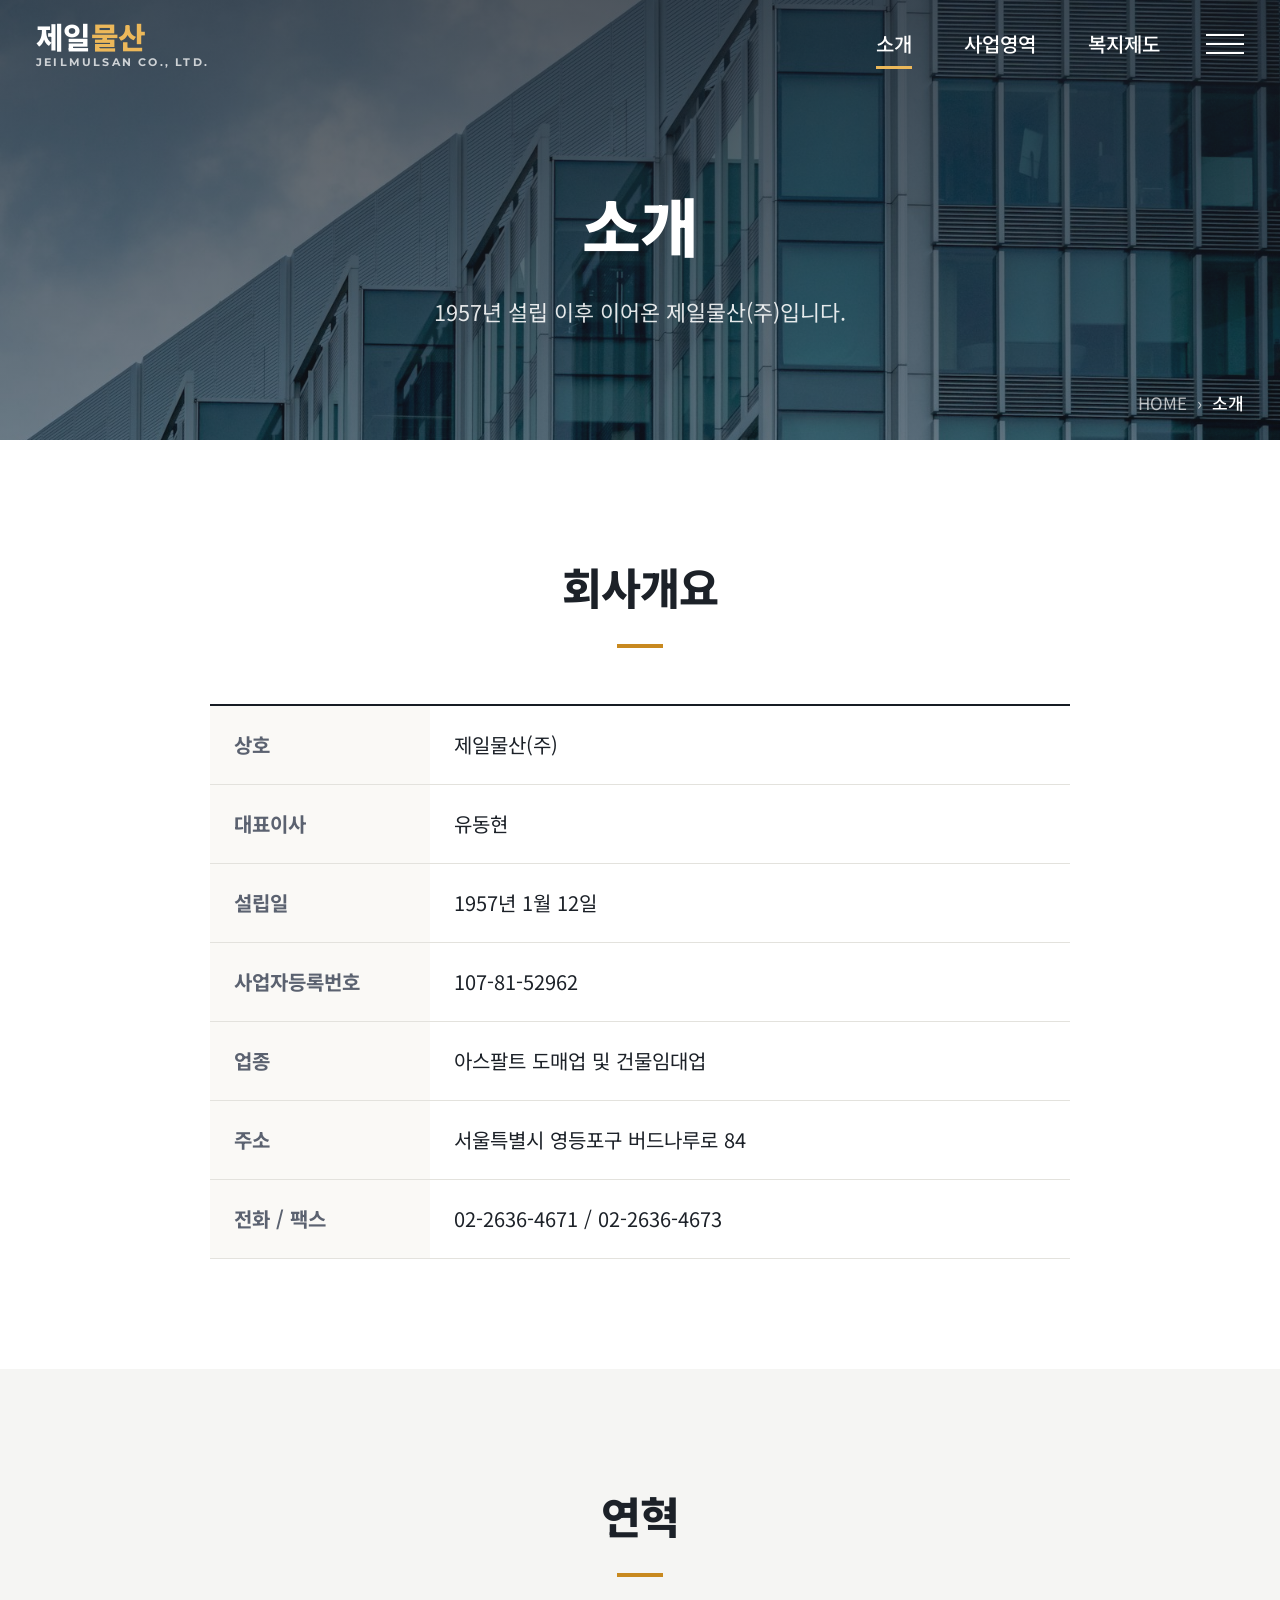
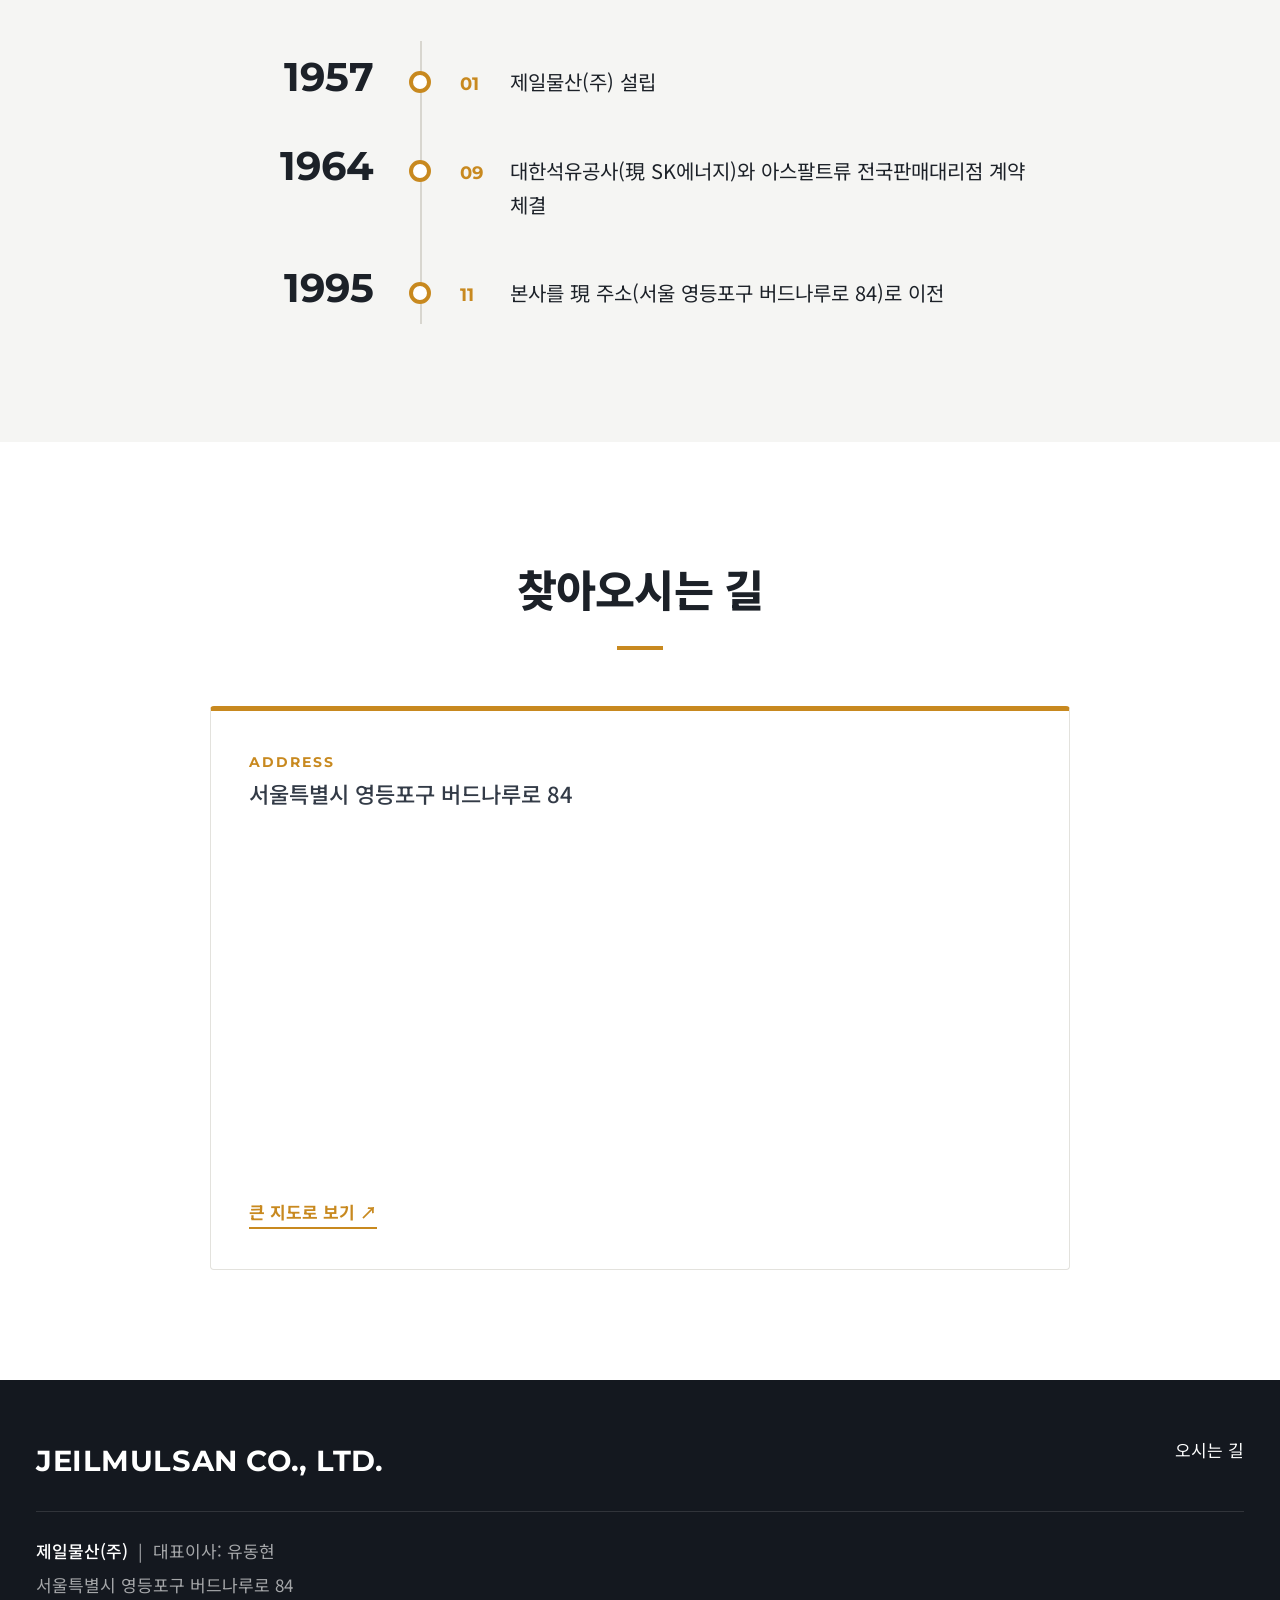
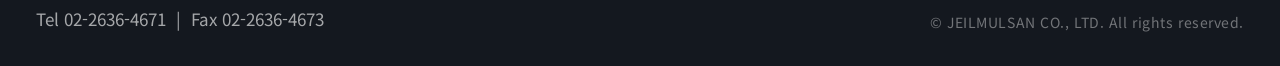
==== about.html @ f656bf79 "경영방침 메뉴·페이지 제거, 메인 하단을 오시는 길로 정리, 복지제도 9개 항목 새 디자인(다크 카드·자체 아이콘) Co-Authored-By: Claude Sonnet 5.5 <" ====
<!DOCTYPE html>
<html lang="ko">
<head>
<meta charset="UTF-8">
<meta name="viewport" content="width=device-width, initial-scale=1.0">
<title>소개 | 제일물산(주)</title>
<meta name="description" content="제일물산(주) 회사 소개 및 연혁">
<link rel="stylesheet" href="https://fonts.googleapis.com/css?family=Noto+Sans+KR:400,500,700,800&family=Montserrat:500,700,800&display=swap">
<link rel="stylesheet" href="css/style.css?v=3">
</head>
<body>
<header class="site-header" id="siteHeader">
  <div class="header-inner">
    <a href="index.html" class="logo" aria-label="제일물산 홈"><span class="logo-wordmark">제일<span>물산</span></span><span class="logo-sub en">JEILMULSAN CO., LTD.</span></a>
    <div class="header-right">
      <nav class="site-nav">
        <a class="active" href="about.html">소개</a>
        <a href="business.html">사업영역</a>
        <a href="welfare.html">복지제도</a>
      </nav>
      <button class="menu-btn" id="menuBtn" aria-label="전체 메뉴 열기" aria-expanded="false"><span></span><span></span><span></span></button>
    </div>
  </div>
</header>
<div class="menu-overlay" id="menuOverlay" role="dialog" aria-label="전체 메뉴">
  <button class="menu-close" id="menuClose" aria-label="메뉴 닫기">×</button>
  <nav class="menu-list">
    <a href="about.html"><small>ABOUT</small>소개</a>
    <a href="business.html"><small>BUSINESS</small>사업영역</a>
    <a href="welfare.html"><small>BENEFITS</small>복지제도</a>
  </nav>
  <div class="menu-contact">서울특별시 영등포구 버드나루로 84<br>Tel 02-2636-4671 &nbsp;|&nbsp; Fax 02-2636-4673</div>
</div>

<section class="sub-visual" style="background-image:url('img/stock-about.jpg');background-position:center 40%">
  <div class="inner"><h1>소개</h1><p>1957년 설립 이후 이어온 제일물산(주)입니다.</p></div>
  <div class="crumb">HOME &nbsp;›&nbsp; <b>소개</b></div>
</section>
<main>
<section class="blk">
  <div class="wrap">
    <div class="blk-head rv"><h2>회사개요</h2></div>
    <table class="overview-table rv">
      <tr><th>상호</th><td>제일물산(주)</td></tr>
      <tr><th>대표이사</th><td>유동현</td></tr>
      <tr><th>설립일</th><td>1957년 1월 12일</td></tr>
      <tr><th>사업자등록번호</th><td>107-81-52962</td></tr>
      <tr><th>업종</th><td>아스팔트 도매업 및 건물임대업</td></tr>
      <tr><th>주소</th><td>서울특별시 영등포구 버드나루로 84</td></tr>
      <tr><th>전화 / 팩스</th><td>02-2636-4671 / 02-2636-4673</td></tr>
    </table>
  </div>
</section>

<section class="blk blk-tint">
  <div class="wrap">
    <div class="blk-head rv"><h2>연혁</h2></div>
    <div class="timeline rv">
      <div class="timeline-group"><div class="timeline-year">1957</div><div class="timeline-entries"><div class="timeline-entry"><span class="timeline-month">01</span><p class="timeline-desc">제일물산(주) 설립</p></div></div></div>
      <div class="timeline-group"><div class="timeline-year">1964</div><div class="timeline-entries"><div class="timeline-entry"><span class="timeline-month">09</span><p class="timeline-desc">대한석유공사(現 SK에너지)와 아스팔트류 전국판매대리점 계약 체결</p></div></div></div>
      <div class="timeline-group"><div class="timeline-year">1995</div><div class="timeline-entries"><div class="timeline-entry"><span class="timeline-month">11</span><p class="timeline-desc">본사를 現 주소(서울 영등포구 버드나루로 84)로 이전</p></div></div></div>
    </div>
  </div>
</section>

<section class="blk" id="location">
  <div class="wrap">
    <div class="blk-head rv"><h2>찾아오시는 길</h2></div>
    <div class="location-panel rv">
      <span class="loc-label en">ADDRESS</span>
      <p>서울특별시 영등포구 버드나루로 84</p>
      <div class="location-map"><iframe src="https://www.google.com/maps?q=서울특별시 영등포구 버드나루로 84&t=k&z=16&output=embed" loading="lazy" referrerpolicy="no-referrer-when-downgrade" aria-label="제일물산(주) 위치 지도 (서울특별시 영등포구 버드나루로 84)"></iframe></div>
      <a class="map-link" href="https://www.google.com/maps/search/?api=1&query=서울특별시 영등포구 버드나루로 84" target="_blank" rel="noopener">큰 지도로 보기 ↗</a>
    </div>
  </div>
</section>
</main>
<footer class="site-footer">
  <div class="footer-wrap">
    <div class="footer-top">
      <div class="footer-logo">JEILMULSAN CO., LTD.</div>
      <div class="footer-links"><a href="about.html#location">오시는 길</a></div>
    </div>
    <div class="footer-info">
      <div>
        <strong>제일물산(주)</strong> &nbsp;|&nbsp; 대표이사: 유동현<br>
        서울특별시 영등포구 버드나루로 84<br>
        Tel 02-2636-4671 &nbsp;|&nbsp; Fax 02-2636-4673
      </div>
      <div class="footer-copy">© JEILMULSAN CO., LTD. All rights reserved.</div>
    </div>
  </div>
</footer>
<script src="js/script.js?v=3"></script>
</body>
</html>
---- css/style.css ----
/* 제일물산(주) — 풀스크린 섹션형 레이아웃 (투명 헤더 + 슬라이더 + more view) */
:root {
  --ink: #1c2128;
  --ink-soft: #5b6270;
  --navy: #171c24;
  --navy-2: #222b38;
  --gold: #c8891f;
  --gold-light: #ecb85a;
  --bg: #f5f5f3;
  --line: #e3e2dd;
  --max: 1200px;
}
* { margin: 0; padding: 0; box-sizing: border-box; }
html { scroll-behavior: smooth; }
body { font-size: 18px; font-family: "Noto Sans KR", "Pretendard Variable", Pretendard, -apple-system, sans-serif; color: var(--ink); background: #fff; line-height: 1.7; word-break: keep-all; overflow-wrap: break-word; -webkit-font-smoothing: antialiased; }
img, svg { display: block; max-width: 100%; }
a { color: inherit; text-decoration: none; }
.en { font-family: "Montserrat", "Noto Sans KR", sans-serif; }

/* ---------- Header (투명 → 스크롤 시 흰색) ---------- */
.site-header { position: fixed; inset: 0 0 auto 0; z-index: 100; height: 88px; transition: background .3s ease, box-shadow .3s ease; }
.site-header.scrolled { background: #fff; box-shadow: 0 2px 18px rgba(23,28,36,.1); }
.header-inner { max-width: 1480px; height: 100%; margin: 0 auto; padding: 0 36px; display: flex; align-items: center; justify-content: space-between; }
.logo { display: block; line-height: 1.15; }
.logo-wordmark { display: block; font-size: 30px; font-weight: 800; letter-spacing: -.02em; color: #fff; transition: color .3s; }
.logo-wordmark span { color: var(--gold-light); transition: color .3s; }
.logo-sub { display: block; font-size: 11px; font-weight: 700; letter-spacing: .2em; color: rgba(255,255,255,.75); margin-top: 3px; transition: color .3s; }
.site-header.scrolled .logo-wordmark { color: var(--navy); }
.site-header.scrolled .logo-wordmark span { color: var(--gold); }
.site-header.scrolled .logo-sub { color: var(--ink-soft); }
.header-right { display: flex; align-items: center; gap: 46px; }
.site-nav { display: flex; gap: 52px; }
.site-nav a { color: #fff; font-size: 20px; font-weight: 500; position: relative; padding: 8px 0; transition: color .25s; }
.site-nav a::after { content: ""; position: absolute; left: 0; bottom: 0; width: 0; height: 3px; background: var(--gold-light); transition: width .25s ease; }
.site-nav a:hover::after, .site-nav a.active::after { width: 100%; }
.site-header.scrolled .site-nav a { color: var(--ink); }
.site-header.scrolled .site-nav a::after { background: var(--gold); }
.menu-btn { width: 38px; height: 38px; display: flex; flex-direction: column; justify-content: center; gap: 7px; background: none; border: 0; cursor: pointer; }
.menu-btn span { height: 2px; width: 100%; background: #fff; transition: background .3s; }
.site-header.scrolled .menu-btn span { background: var(--ink); }

/* 전체화면 메뉴 */
.menu-overlay { position: fixed; inset: 0; z-index: 200; background: var(--navy); color: #fff; display: flex; flex-direction: column; justify-content: center; padding: 0 8vw; opacity: 0; visibility: hidden; transition: opacity .35s ease, visibility .35s ease; }
.menu-overlay.open { opacity: 1; visibility: visible; }
.menu-close { position: absolute; top: 26px; right: 36px; width: 44px; height: 44px; background: none; border: 0; color: #fff; font-size: 38px; line-height: 1; cursor: pointer; }
.menu-list a { display: flex; align-items: baseline; gap: 24px; padding: 14px 0; border-bottom: 1px solid rgba(255,255,255,.14); font-size: clamp(30px, 4.6vw, 58px); font-weight: 700; letter-spacing: -.01em; transition: color .2s, padding .25s; }
.menu-list a small { font-family: "Montserrat", sans-serif; font-size: 17px; font-weight: 500; letter-spacing: .24em; color: var(--gold-light); width: 140px; flex: 0 0 auto; }
.menu-list a:hover { color: var(--gold-light); padding-left: 16px; }
.menu-contact { margin-top: 44px; font-size: 19px; color: rgba(255,255,255,.65); line-height: 1.9; }

/* ---------- Hero slider ---------- */
.hero { position: relative; height: 100vh; min-height: 640px; overflow: hidden; background: var(--navy); color: #fff; }
.slide { position: absolute; inset: 0; opacity: 0; transition: opacity 1.1s ease; display: flex; align-items: center; justify-content: center; text-align: center; }
.slide.active { opacity: 1; z-index: 1; }
.slide-bg { position: absolute; inset: 0; overflow: hidden; }
.slide-bg img { width: 100%; height: 100%; object-fit: cover; transform: scale(1.06); transition: transform 8s ease; }
.slide.active .slide-bg img { transform: scale(1); }
.slide-bg::after { content: ""; position: absolute; inset: 0; background: linear-gradient(180deg, rgba(23,28,36,.42) 0%, rgba(23,28,36,.3) 50%, rgba(23,28,36,.5) 100%); }
.slide-inner { position: relative; z-index: 2; padding: 0 24px; max-width: 1000px; transform: translateY(14px); opacity: 0; transition: opacity .9s ease .25s, transform .9s ease .25s; text-shadow: 0 2px 18px rgba(0,0,0,.45); }
.slide.active .slide-inner { opacity: 1; transform: none; }
.slide h2 { font-size: clamp(40px, 6.4vw, 90px); font-weight: 800; letter-spacing: -.02em; line-height: 1.2; }
.slide p { margin-top: 20px; font-size: clamp(20px, 2vw, 28px); font-weight: 400; color: rgba(255,255,255,.92); }
.btn-more { display: inline-block; margin-top: 54px; background: var(--gold); color: #fff; font-size: 18px; font-weight: 500; letter-spacing: .04em; padding: 13px 66px; border: 1px solid var(--gold); transition: background .2s, color .2s, transform .2s; }
.btn-more:hover { background: #fff; color: var(--gold); transform: translateY(-2px); }
.hero-dots { position: absolute; z-index: 5; right: 40px; top: 50%; transform: translateY(-50%); display: flex; flex-direction: column; gap: 14px; }
.hero-dots button { width: 11px; height: 11px; border-radius: 50%; border: 2px solid #fff; background: transparent; cursor: pointer; padding: 0; transition: background .2s, transform .2s; }
.hero-dots button.on { background: #fff; transform: scale(1.25); }
.scroll-down { position: absolute; z-index: 5; left: 50%; bottom: 30px; transform: translateX(-50%); text-align: center; font-family: "Montserrat", sans-serif; font-size: 14px; letter-spacing: .24em; color: #fff; }
.scroll-down::after { content: ""; display: block; width: 2px; height: 46px; margin: 12px auto 0; background: linear-gradient(180deg, #fff, transparent); animation: drop 1.8s ease-in-out infinite; }
@keyframes drop { 0% { transform: scaleY(0); transform-origin: top; } 50% { transform: scaleY(1); transform-origin: top; } 51% { transform-origin: bottom; } 100% { transform: scaleY(0); transform-origin: bottom; } }

/* ---------- Home sections (full screen) ---------- */
.fs { position: relative; min-height: 100vh; display: flex; align-items: center; overflow: hidden; }
.fs-inner { position: relative; z-index: 2; width: 100%; max-width: var(--max); margin: 0 auto; padding: 100px 28px; }
.fs-title { font-size: clamp(34px, 4.6vw, 62px); font-weight: 800; letter-spacing: -.02em; line-height: 1.2; }
.fs-title em { font-style: normal; color: var(--gold-light); }
.fs-text { margin-top: 20px; font-size: clamp(18px, 1.6vw, 24px); line-height: 1.8; }

.fs-company { color: var(--ink); text-align: center; background: radial-gradient(circle at 85% 20%, #ece4d3 0%, var(--bg) 52%, #fff 100%); }
.fs-company .fs-title em { color: var(--gold); }
.fs-company .fs-text { color: var(--ink-soft); }
.facts { display: flex; justify-content: center; gap: 0; margin-top: 64px; flex-wrap: wrap; }
.fact { padding: 6px 54px; border-left: 1px solid var(--line); text-align: center; }
.fact:first-child { border-left: 0; }
.fact b { display: block; font-size: 30px; font-weight: 800; color: var(--navy); letter-spacing: -.01em; }
.fact span { display: block; margin-top: 2px; font-size: 16px; color: var(--ink-soft); }

.fs-business { color: #fff; background: radial-gradient(circle at 78% 30%, #34445a 0%, #171c24 58%, #0d1015 100%); }
.fs-business::before { content: ""; position: absolute; inset: 0; opacity: .5;
  background-image: linear-gradient(90deg, rgba(236,184,90,.28) 0 38px, transparent 38px), linear-gradient(35deg, transparent 49.6%, rgba(236,184,90,.1) 50%, transparent 50.4%);
  background-size: 120px 3px, 300px 300px; background-position: 0 70%, 0 0; background-repeat: repeat-x, repeat;
  mask-image: linear-gradient(90deg, transparent 0%, #000 60%); -webkit-mask-image: linear-gradient(90deg, transparent 0%, #000 60%); }
.biz-cards { display: grid; grid-template-columns: 1fr 1fr; gap: 28px; margin-top: 64px; }
.biz-card { position: relative; display: block; aspect-ratio: 16/10; overflow: hidden; border-radius: 4px; }
.biz-card img { width: 100%; height: 100%; object-fit: cover; transition: transform .7s ease; }
.biz-card:hover img { transform: scale(1.06); }
.biz-card::after { content: ""; position: absolute; inset: 0; background: linear-gradient(180deg, transparent 35%, rgba(13,16,21,.82) 100%); }
.biz-card .cap { position: absolute; z-index: 2; left: 30px; right: 30px; bottom: 26px; }
.biz-card small { font-size: 16px; font-weight: 700; letter-spacing: .24em; color: var(--gold-light); }
.biz-card h3 { font-size: 30px; font-weight: 800; margin-top: 2px; }
.biz-card p { margin-top: 2px; font-size: 17px; color: rgba(255,255,255,.8); }

.fs-guide { background: #fff; text-align: center; }
.fs-guide .fs-title em { color: var(--gold); }
.fs-guide .fs-text { color: var(--ink-soft); }

/* ---------- Sub pages ---------- */
.sub-visual { position: relative; height: 440px; display: flex; align-items: center; justify-content: center; text-align: center; color: #fff; background: var(--navy) center / cover; overflow: hidden; }
.sub-visual::before { content: ""; position: absolute; inset: 0; background: linear-gradient(180deg, rgba(23,28,36,.72) 0%, rgba(23,28,36,.5) 100%); }
.sub-visual .inner { position: relative; z-index: 2; padding: 60px 24px 0; }
.sub-visual h1 { font-size: clamp(38px, 5vw, 66px); font-weight: 800; letter-spacing: -.02em; }
.sub-visual p { margin-top: 14px; font-size: clamp(18px, 1.7vw, 24px); color: rgba(255,255,255,.88); max-width: 720px; margin-left: auto; margin-right: auto; }
.crumb { position: absolute; z-index: 2; left: 0; right: 0; bottom: 22px; font-size: 17px; color: rgba(255,255,255,.7); max-width: 1480px; margin: 0 auto; padding: 0 36px; text-align: right; }
.crumb b { color: #fff; font-weight: 500; }
.wrap { max-width: var(--max); margin: 0 auto; padding: 0 28px; }
.blk { padding: 110px 0; }
.blk-tint { background: var(--bg); }
.blk-head { text-align: center; margin-bottom: 56px; }
.blk-head h2 { font-size: clamp(30px, 3.4vw, 44px); font-weight: 800; letter-spacing: -.02em; }
.blk-head h2::after { content: ""; display: block; width: 46px; height: 4px; background: var(--gold); margin: 20px auto 0; }
.blk-head p { margin: 18px auto 0; max-width: 800px; color: var(--ink-soft); font-size: 21px; }

.overview-table { width: 100%; max-width: 860px; margin: 0 auto; border-collapse: collapse; border-top: 2px solid var(--navy); }
.overview-table th, .overview-table td { padding: 22px 24px; border-bottom: 1px solid var(--line); text-align: left; font-size: 20px; }
.overview-table th { width: 220px; font-weight: 700; color: var(--ink-soft); background: #faf9f6; }

.timeline { max-width: 820px; margin: 0 auto; position: relative; }
.timeline::before { content: ""; position: absolute; left: 190px; top: 8px; bottom: 8px; width: 2px; background: #d8d6cf; }
.timeline-group { display: flex; padding: 22px 0; align-items: flex-start; position: relative; }
.timeline-year { width: 190px; flex: 0 0 190px; text-align: right; padding-right: 46px; font-family: "Montserrat", "Noto Sans KR", sans-serif; font-size: 40px; font-weight: 700; color: var(--ink); line-height: 1.1; }
.timeline-entries { flex: 1 1 0; min-width: 0; display: flex; flex-direction: column; gap: 10px; padding-left: 40px; position: relative; padding-top: 10px; }
.timeline-entries::before { content: ""; position: absolute; left: -11px; top: 16px; width: 14px; height: 14px; border-radius: 50%; background: #fff; border: 4px solid var(--gold); z-index: 2; }
.timeline-entry { display: flex; gap: 20px; align-items: baseline; }
.timeline-month { font-family: "Montserrat", sans-serif; font-size: 18px; font-weight: 700; color: var(--gold); width: 30px; flex: 0 0 30px; }
.timeline-desc { font-size: 20px; color: var(--ink); min-width: 0; overflow-wrap: anywhere; }

.location-panel { max-width: 860px; margin: 0 auto; border: 1px solid var(--line); border-top: 5px solid var(--gold); padding: 40px 38px; background: #fff; border-radius: 4px; }
.loc-label { display: block; font-size: 14px; font-weight: 700; letter-spacing: .14em; color: var(--gold); }
.location-panel p { font-size: 22px; font-weight: 500; color: #333b47; }
.location-map { margin-top: 24px; }
.location-map iframe { width: 100%; height: 340px; border: 0; border-radius: 4px; }
.map-link { display: inline-block; margin-top: 14px; font-size: 17px; font-weight: 700; color: var(--gold); border-bottom: 2px solid currentColor; }

.biz-block { display: grid; grid-template-columns: 1fr 1fr; gap: 70px; align-items: center; }
.biz-block + .biz-block { margin-top: 100px; }
.biz-block + .biz-block .biz-photo { order: 2; }
.biz-photo { aspect-ratio: 4/3; overflow: hidden; border-radius: 4px; }
.biz-photo img { width: 100%; height: 100%; object-fit: cover; transition: transform .6s ease; }
.biz-block:hover .biz-photo img { transform: scale(1.05); }
.biz-no { font-size: 18px; font-weight: 700; letter-spacing: .24em; color: var(--gold); }
.biz-text h3 { margin: 8px 0 20px; font-size: clamp(32px, 3vw, 38px); font-weight: 800; letter-spacing: -.01em; }
.biz-text p { font-size: 20px; color: #3a424f; line-height: 1.95; }

.w-lead { text-align: center; font-size: clamp(20px, 2vw, 26px); font-weight: 500; line-height: 1.8; color: var(--navy); }
.blk-dark { background: radial-gradient(circle at 80% 10%, #34445a 0%, #171c24 60%, #0d1015 100%); }
.wf-grid { display: grid; grid-template-columns: repeat(3, 1fr); gap: 22px; }
.wf { display: flex; align-items: center; gap: 22px; padding: 32px 28px; border: 1px solid rgba(255,255,255,.14); border-top: 3px solid var(--gold); border-radius: 4px; background: rgba(255,255,255,.04); transition: background .25s, transform .25s; }
.wf:hover { background: rgba(255,255,255,.09); transform: translateY(-5px); }
.wf-ic { flex: 0 0 72px; width: 72px; height: 72px; border-radius: 50%; border: 2px solid var(--gold-light); display: grid; place-items: center; color: var(--gold-light); }
.wf-ic svg { width: 36px; height: 36px; fill: none; stroke: currentColor; stroke-width: 2; stroke-linecap: round; stroke-linejoin: round; }
.wf-tx { min-width: 0; }
.wf h3 { font-size: 21px; font-weight: 700; color: #fff; line-height: 1.4; }
.wf p { margin-top: 6px; font-size: 17px; color: rgba(255,255,255,.7); line-height: 1.65; }

/* ---------- Footer ---------- */
.site-footer { background: #14181f; color: rgba(255,255,255,.62); padding: 56px 0 30px; }
.footer-wrap { max-width: 1480px; margin: 0 auto; padding: 0 36px; }
.footer-top { display: flex; justify-content: space-between; align-items: flex-start; gap: 30px; flex-wrap: wrap; padding-bottom: 26px; }
.footer-logo { font-family: "Montserrat", "Noto Sans KR", sans-serif; font-size: 29px; font-weight: 700; color: #fff; letter-spacing: .02em; }
.footer-links { display: flex; gap: 22px; font-size: 17px; }
.footer-links a { color: #fff; }
.footer-links a:hover { color: var(--gold-light); }
.footer-info { font-size: 17px; line-height: 2; padding-top: 22px; border-top: 1px solid rgba(255,255,255,.12); display: flex; justify-content: space-between; gap: 24px; flex-wrap: wrap; }
.footer-info strong { color: #fff; font-weight: 500; }
.footer-copy { font-size: 14px; letter-spacing: .04em; color: rgba(255,255,255,.4); align-self: flex-end; }

/* reveal */
.rv { opacity: 0; transform: translateY(28px); transition: opacity .8s ease, transform .8s ease; }
.rv.in { opacity: 1; transform: none; }
.rv.d1 { transition-delay: .12s; } .rv.d2 { transition-delay: .24s; }

/* ---------- Responsive ---------- */
@media (max-width: 1100px) {
  .wf-grid { grid-template-columns: repeat(2, 1fr); }
  .site-nav { display: none; }
  .header-right { gap: 0; }
}
@media (max-width: 900px) {
  .biz-block, .biz-cards { grid-template-columns: 1fr; gap: 28px; }
  .biz-block + .biz-block .biz-photo { order: 0; }
  .biz-block + .biz-block { margin-top: 64px; }
  .wf-grid { grid-template-columns: 1fr; gap: 14px; }
  .wf { padding: 24px 22px; }
  .facts { margin-top: 40px; }
  .fact { padding: 14px 26px; border-left: 0; width: 100%; }
  .blk { padding: 70px 0; }
  .sub-visual { height: 340px; }
  .timeline::before { left: 110px; }
  .timeline-year { width: 110px; flex-basis: 110px; font-size: 31px; padding-right: 26px; }
  .timeline-entries { padding-left: 26px; }
  .timeline-desc { font-size: 18px; }
  .overview-table th, .overview-table td { padding: 16px 14px; font-size: 18px; }
  .overview-table th { width: 120px; }
  .hero-dots { right: 16px; }
  .header-inner { padding: 0 20px; }
  .logo-wordmark { font-size: 26px; }
  .location-panel { padding: 28px 22px; }
}
@media (prefers-reduced-motion: reduce) { .rv { opacity: 1; transform: none; transition: none; } .slide, .slide-inner, .slide-bg img { transition: none; } .scroll-down::after { animation: none; } html { scroll-behavior: auto; } }
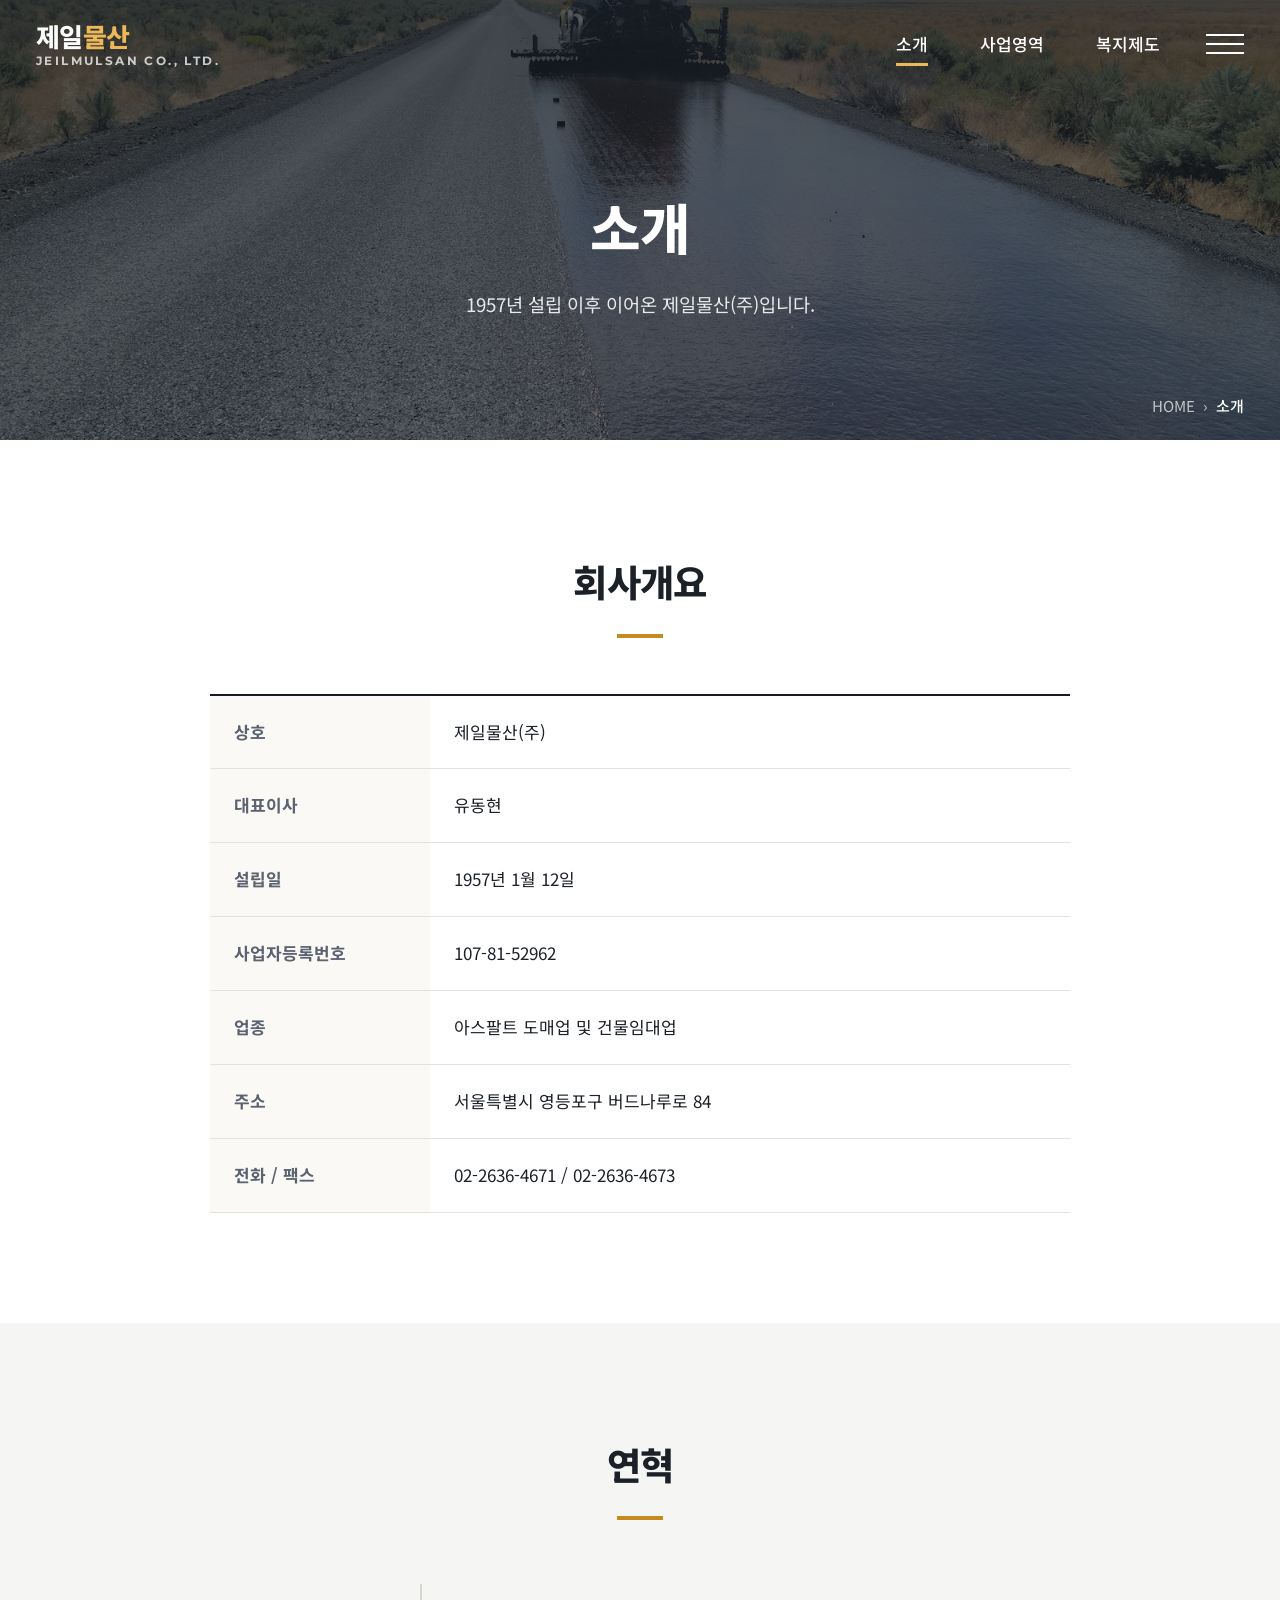
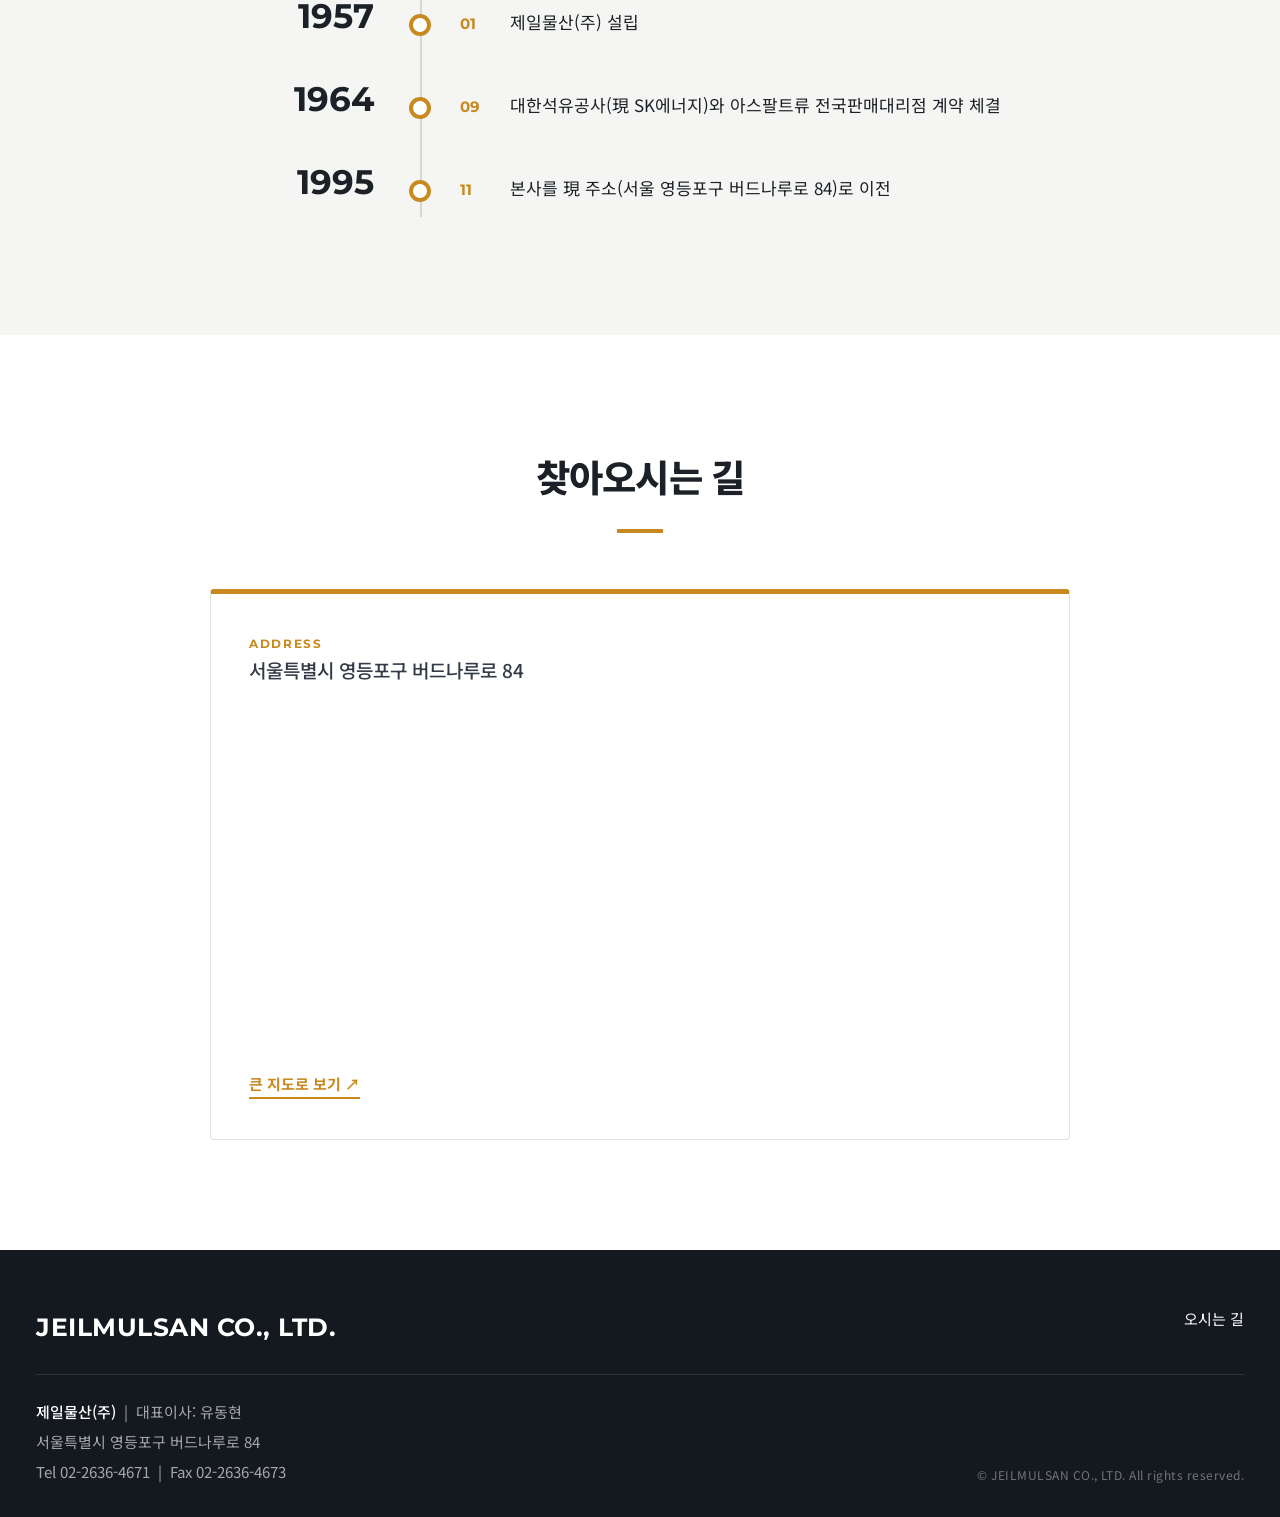
==== commit 31d4c359: "소개·복지제도 상단 배경을 사업영역과 동일한 도로포장 사진으로 교체, 전체 글자 크기 약 14% 축소 Co-Authored-By: Claude Sonnet 5.5 <noreply@" ====
--- a/about.html
+++ b/about.html
@@ -6,7 +6,7 @@
 <title>소개 | 제일물산(주)</title>
 <meta name="description" content="제일물산(주) 회사 소개 및 연혁">
 <link rel="stylesheet" href="https://fonts.googleapis.com/css?family=Noto+Sans+KR:400,500,700,800&family=Montserrat:500,700,800&display=swap">
-<link rel="stylesheet" href="css/style.css?v=3">
+<link rel="stylesheet" href="css/style.css?v=4">
 </head>
 <body>
 <header class="site-header" id="siteHeader">
@@ -32,7 +32,7 @@
   <div class="menu-contact">서울특별시 영등포구 버드나루로 84<br>Tel 02-2636-4671 &nbsp;|&nbsp; Fax 02-2636-4673</div>
 </div>
 
-<section class="sub-visual" style="background-image:url('img/stock-about.jpg');background-position:center 40%">
+<section class="sub-visual" style="background-image:url('img/stock-asphalt.jpg');background-position:center 62%">
   <div class="inner"><h1>소개</h1><p>1957년 설립 이후 이어온 제일물산(주)입니다.</p></div>
   <div class="crumb">HOME &nbsp;›&nbsp; <b>소개</b></div>
 </section>
@@ -91,6 +91,6 @@
     </div>
   </div>
 </footer>
-<script src="js/script.js?v=3"></script>
+<script src="js/script.js?v=4"></script>
 </body>
 </html>
--- a/css/style.css
+++ b/css/style.css
@@ -12,7 +12,7 @@
 }
 * { margin: 0; padding: 0; box-sizing: border-box; }
 html { scroll-behavior: smooth; }
-body { font-size: 18px; font-family: "Noto Sans KR", "Pretendard Variable", Pretendard, -apple-system, sans-serif; color: var(--ink); background: #fff; line-height: 1.7; word-break: keep-all; overflow-wrap: break-word; -webkit-font-smoothing: antialiased; }
+body { font-size: 16px; font-family: "Noto Sans KR", "Pretendard Variable", Pretendard, -apple-system, sans-serif; color: var(--ink); background: #fff; line-height: 1.7; word-break: keep-all; overflow-wrap: break-word; -webkit-font-smoothing: antialiased; }
 img, svg { display: block; max-width: 100%; }
 a { color: inherit; text-decoration: none; }
 .en { font-family: "Montserrat", "Noto Sans KR", sans-serif; }
@@ -22,15 +22,15 @@
 .site-header.scrolled { background: #fff; box-shadow: 0 2px 18px rgba(23,28,36,.1); }
 .header-inner { max-width: 1480px; height: 100%; margin: 0 auto; padding: 0 36px; display: flex; align-items: center; justify-content: space-between; }
 .logo { display: block; line-height: 1.15; }
-.logo-wordmark { display: block; font-size: 30px; font-weight: 800; letter-spacing: -.02em; color: #fff; transition: color .3s; }
+.logo-wordmark { display: block; font-size: 26px; font-weight: 800; letter-spacing: -.02em; color: #fff; transition: color .3s; }
 .logo-wordmark span { color: var(--gold-light); transition: color .3s; }
-.logo-sub { display: block; font-size: 11px; font-weight: 700; letter-spacing: .2em; color: rgba(255,255,255,.75); margin-top: 3px; transition: color .3s; }
+.logo-sub { display: block; font-size: 12px; font-weight: 700; letter-spacing: .2em; color: rgba(255,255,255,.75); margin-top: 3px; transition: color .3s; }
 .site-header.scrolled .logo-wordmark { color: var(--navy); }
 .site-header.scrolled .logo-wordmark span { color: var(--gold); }
 .site-header.scrolled .logo-sub { color: var(--ink-soft); }
 .header-right { display: flex; align-items: center; gap: 46px; }
 .site-nav { display: flex; gap: 52px; }
-.site-nav a { color: #fff; font-size: 20px; font-weight: 500; position: relative; padding: 8px 0; transition: color .25s; }
+.site-nav a { color: #fff; font-size: 17px; font-weight: 500; position: relative; padding: 8px 0; transition: color .25s; }
 .site-nav a::after { content: ""; position: absolute; left: 0; bottom: 0; width: 0; height: 3px; background: var(--gold-light); transition: width .25s ease; }
 .site-nav a:hover::after, .site-nav a.active::after { width: 100%; }
 .site-header.scrolled .site-nav a { color: var(--ink); }
@@ -42,11 +42,11 @@
 /* 전체화면 메뉴 */
 .menu-overlay { position: fixed; inset: 0; z-index: 200; background: var(--navy); color: #fff; display: flex; flex-direction: column; justify-content: center; padding: 0 8vw; opacity: 0; visibility: hidden; transition: opacity .35s ease, visibility .35s ease; }
 .menu-overlay.open { opacity: 1; visibility: visible; }
-.menu-close { position: absolute; top: 26px; right: 36px; width: 44px; height: 44px; background: none; border: 0; color: #fff; font-size: 38px; line-height: 1; cursor: pointer; }
-.menu-list a { display: flex; align-items: baseline; gap: 24px; padding: 14px 0; border-bottom: 1px solid rgba(255,255,255,.14); font-size: clamp(30px, 4.6vw, 58px); font-weight: 700; letter-spacing: -.01em; transition: color .2s, padding .25s; }
-.menu-list a small { font-family: "Montserrat", sans-serif; font-size: 17px; font-weight: 500; letter-spacing: .24em; color: var(--gold-light); width: 140px; flex: 0 0 auto; }
+.menu-close { position: absolute; top: 26px; right: 36px; width: 44px; height: 44px; background: none; border: 0; color: #fff; font-size: 33px; line-height: 1; cursor: pointer; }
+.menu-list a { display: flex; align-items: baseline; gap: 24px; padding: 14px 0; border-bottom: 1px solid rgba(255,255,255,.14); font-size: clamp(26px, 3.96vw, 50px); font-weight: 700; letter-spacing: -.01em; transition: color .2s, padding .25s; }
+.menu-list a small { font-family: "Montserrat", sans-serif; font-size: 15px; font-weight: 500; letter-spacing: .24em; color: var(--gold-light); width: 140px; flex: 0 0 auto; }
 .menu-list a:hover { color: var(--gold-light); padding-left: 16px; }
-.menu-contact { margin-top: 44px; font-size: 19px; color: rgba(255,255,255,.65); line-height: 1.9; }
+.menu-contact { margin-top: 44px; font-size: 16px; color: rgba(255,255,255,.65); line-height: 1.9; }
 
 /* ---------- Hero slider ---------- */
 .hero { position: relative; height: 100vh; min-height: 640px; overflow: hidden; background: var(--navy); color: #fff; }
@@ -58,23 +58,23 @@
 .slide-bg::after { content: ""; position: absolute; inset: 0; background: linear-gradient(180deg, rgba(23,28,36,.42) 0%, rgba(23,28,36,.3) 50%, rgba(23,28,36,.5) 100%); }
 .slide-inner { position: relative; z-index: 2; padding: 0 24px; max-width: 1000px; transform: translateY(14px); opacity: 0; transition: opacity .9s ease .25s, transform .9s ease .25s; text-shadow: 0 2px 18px rgba(0,0,0,.45); }
 .slide.active .slide-inner { opacity: 1; transform: none; }
-.slide h2 { font-size: clamp(40px, 6.4vw, 90px); font-weight: 800; letter-spacing: -.02em; line-height: 1.2; }
-.slide p { margin-top: 20px; font-size: clamp(20px, 2vw, 28px); font-weight: 400; color: rgba(255,255,255,.92); }
-.btn-more { display: inline-block; margin-top: 54px; background: var(--gold); color: #fff; font-size: 18px; font-weight: 500; letter-spacing: .04em; padding: 13px 66px; border: 1px solid var(--gold); transition: background .2s, color .2s, transform .2s; }
+.slide h2 { font-size: clamp(34px, 5.5vw, 77px); font-weight: 800; letter-spacing: -.02em; line-height: 1.2; }
+.slide p { margin-top: 20px; font-size: clamp(17px, 1.72vw, 24px); font-weight: 400; color: rgba(255,255,255,.92); }
+.btn-more { display: inline-block; margin-top: 54px; background: var(--gold); color: #fff; font-size: 15px; font-weight: 500; letter-spacing: .04em; padding: 13px 66px; border: 1px solid var(--gold); transition: background .2s, color .2s, transform .2s; }
 .btn-more:hover { background: #fff; color: var(--gold); transform: translateY(-2px); }
 .hero-dots { position: absolute; z-index: 5; right: 40px; top: 50%; transform: translateY(-50%); display: flex; flex-direction: column; gap: 14px; }
 .hero-dots button { width: 11px; height: 11px; border-radius: 50%; border: 2px solid #fff; background: transparent; cursor: pointer; padding: 0; transition: background .2s, transform .2s; }
 .hero-dots button.on { background: #fff; transform: scale(1.25); }
-.scroll-down { position: absolute; z-index: 5; left: 50%; bottom: 30px; transform: translateX(-50%); text-align: center; font-family: "Montserrat", sans-serif; font-size: 14px; letter-spacing: .24em; color: #fff; }
+.scroll-down { position: absolute; z-index: 5; left: 50%; bottom: 30px; transform: translateX(-50%); text-align: center; font-family: "Montserrat", sans-serif; font-size: 12px; letter-spacing: .24em; color: #fff; }
 .scroll-down::after { content: ""; display: block; width: 2px; height: 46px; margin: 12px auto 0; background: linear-gradient(180deg, #fff, transparent); animation: drop 1.8s ease-in-out infinite; }
 @keyframes drop { 0% { transform: scaleY(0); transform-origin: top; } 50% { transform: scaleY(1); transform-origin: top; } 51% { transform-origin: bottom; } 100% { transform: scaleY(0); transform-origin: bottom; } }
 
 /* ---------- Home sections (full screen) ---------- */
 .fs { position: relative; min-height: 100vh; display: flex; align-items: center; overflow: hidden; }
 .fs-inner { position: relative; z-index: 2; width: 100%; max-width: var(--max); margin: 0 auto; padding: 100px 28px; }
-.fs-title { font-size: clamp(34px, 4.6vw, 62px); font-weight: 800; letter-spacing: -.02em; line-height: 1.2; }
+.fs-title { font-size: clamp(29px, 3.96vw, 53px); font-weight: 800; letter-spacing: -.02em; line-height: 1.2; }
 .fs-title em { font-style: normal; color: var(--gold-light); }
-.fs-text { margin-top: 20px; font-size: clamp(18px, 1.6vw, 24px); line-height: 1.8; }
+.fs-text { margin-top: 20px; font-size: clamp(15px, 1.38vw, 21px); line-height: 1.8; }
 
 .fs-company { color: var(--ink); text-align: center; background: radial-gradient(circle at 85% 20%, #ece4d3 0%, var(--bg) 52%, #fff 100%); }
 .fs-company .fs-title em { color: var(--gold); }
@@ -82,8 +82,8 @@
 .facts { display: flex; justify-content: center; gap: 0; margin-top: 64px; flex-wrap: wrap; }
 .fact { padding: 6px 54px; border-left: 1px solid var(--line); text-align: center; }
 .fact:first-child { border-left: 0; }
-.fact b { display: block; font-size: 30px; font-weight: 800; color: var(--navy); letter-spacing: -.01em; }
-.fact span { display: block; margin-top: 2px; font-size: 16px; color: var(--ink-soft); }
+.fact b { display: block; font-size: 26px; font-weight: 800; color: var(--navy); letter-spacing: -.01em; }
+.fact span { display: block; margin-top: 2px; font-size: 14px; color: var(--ink-soft); }
 
 .fs-business { color: #fff; background: radial-gradient(circle at 78% 30%, #34445a 0%, #171c24 58%, #0d1015 100%); }
 .fs-business::before { content: ""; position: absolute; inset: 0; opacity: .5;
@@ -96,9 +96,9 @@
 .biz-card:hover img { transform: scale(1.06); }
 .biz-card::after { content: ""; position: absolute; inset: 0; background: linear-gradient(180deg, transparent 35%, rgba(13,16,21,.82) 100%); }
 .biz-card .cap { position: absolute; z-index: 2; left: 30px; right: 30px; bottom: 26px; }
-.biz-card small { font-size: 16px; font-weight: 700; letter-spacing: .24em; color: var(--gold-light); }
-.biz-card h3 { font-size: 30px; font-weight: 800; margin-top: 2px; }
-.biz-card p { margin-top: 2px; font-size: 17px; color: rgba(255,255,255,.8); }
+.biz-card small { font-size: 14px; font-weight: 700; letter-spacing: .24em; color: var(--gold-light); }
+.biz-card h3 { font-size: 26px; font-weight: 800; margin-top: 2px; }
+.biz-card p { margin-top: 2px; font-size: 15px; color: rgba(255,255,255,.8); }
 
 .fs-guide { background: #fff; text-align: center; }
 .fs-guide .fs-title em { color: var(--gold); }
@@ -108,38 +108,38 @@
 .sub-visual { position: relative; height: 440px; display: flex; align-items: center; justify-content: center; text-align: center; color: #fff; background: var(--navy) center / cover; overflow: hidden; }
 .sub-visual::before { content: ""; position: absolute; inset: 0; background: linear-gradient(180deg, rgba(23,28,36,.72) 0%, rgba(23,28,36,.5) 100%); }
 .sub-visual .inner { position: relative; z-index: 2; padding: 60px 24px 0; }
-.sub-visual h1 { font-size: clamp(38px, 5vw, 66px); font-weight: 800; letter-spacing: -.02em; }
-.sub-visual p { margin-top: 14px; font-size: clamp(18px, 1.7vw, 24px); color: rgba(255,255,255,.88); max-width: 720px; margin-left: auto; margin-right: auto; }
-.crumb { position: absolute; z-index: 2; left: 0; right: 0; bottom: 22px; font-size: 17px; color: rgba(255,255,255,.7); max-width: 1480px; margin: 0 auto; padding: 0 36px; text-align: right; }
+.sub-visual h1 { font-size: clamp(33px, 4.3vw, 57px); font-weight: 800; letter-spacing: -.02em; }
+.sub-visual p { margin-top: 14px; font-size: clamp(15px, 1.46vw, 21px); color: rgba(255,255,255,.88); max-width: 720px; margin-left: auto; margin-right: auto; }
+.crumb { position: absolute; z-index: 2; left: 0; right: 0; bottom: 22px; font-size: 15px; color: rgba(255,255,255,.7); max-width: 1480px; margin: 0 auto; padding: 0 36px; text-align: right; }
 .crumb b { color: #fff; font-weight: 500; }
 .wrap { max-width: var(--max); margin: 0 auto; padding: 0 28px; }
 .blk { padding: 110px 0; }
 .blk-tint { background: var(--bg); }
 .blk-head { text-align: center; margin-bottom: 56px; }
-.blk-head h2 { font-size: clamp(30px, 3.4vw, 44px); font-weight: 800; letter-spacing: -.02em; }
+.blk-head h2 { font-size: clamp(26px, 2.92vw, 38px); font-weight: 800; letter-spacing: -.02em; }
 .blk-head h2::after { content: ""; display: block; width: 46px; height: 4px; background: var(--gold); margin: 20px auto 0; }
-.blk-head p { margin: 18px auto 0; max-width: 800px; color: var(--ink-soft); font-size: 21px; }
+.blk-head p { margin: 18px auto 0; max-width: 800px; color: var(--ink-soft); font-size: 18px; }
 
 .overview-table { width: 100%; max-width: 860px; margin: 0 auto; border-collapse: collapse; border-top: 2px solid var(--navy); }
-.overview-table th, .overview-table td { padding: 22px 24px; border-bottom: 1px solid var(--line); text-align: left; font-size: 20px; }
+.overview-table th, .overview-table td { padding: 22px 24px; border-bottom: 1px solid var(--line); text-align: left; font-size: 17px; }
 .overview-table th { width: 220px; font-weight: 700; color: var(--ink-soft); background: #faf9f6; }
 
 .timeline { max-width: 820px; margin: 0 auto; position: relative; }
 .timeline::before { content: ""; position: absolute; left: 190px; top: 8px; bottom: 8px; width: 2px; background: #d8d6cf; }
 .timeline-group { display: flex; padding: 22px 0; align-items: flex-start; position: relative; }
-.timeline-year { width: 190px; flex: 0 0 190px; text-align: right; padding-right: 46px; font-family: "Montserrat", "Noto Sans KR", sans-serif; font-size: 40px; font-weight: 700; color: var(--ink); line-height: 1.1; }
+.timeline-year { width: 190px; flex: 0 0 190px; text-align: right; padding-right: 46px; font-family: "Montserrat", "Noto Sans KR", sans-serif; font-size: 34px; font-weight: 700; color: var(--ink); line-height: 1.1; }
 .timeline-entries { flex: 1 1 0; min-width: 0; display: flex; flex-direction: column; gap: 10px; padding-left: 40px; position: relative; padding-top: 10px; }
 .timeline-entries::before { content: ""; position: absolute; left: -11px; top: 16px; width: 14px; height: 14px; border-radius: 50%; background: #fff; border: 4px solid var(--gold); z-index: 2; }
 .timeline-entry { display: flex; gap: 20px; align-items: baseline; }
-.timeline-month { font-family: "Montserrat", sans-serif; font-size: 18px; font-weight: 700; color: var(--gold); width: 30px; flex: 0 0 30px; }
-.timeline-desc { font-size: 20px; color: var(--ink); min-width: 0; overflow-wrap: anywhere; }
+.timeline-month { font-family: "Montserrat", sans-serif; font-size: 15px; font-weight: 700; color: var(--gold); width: 30px; flex: 0 0 30px; }
+.timeline-desc { font-size: 17px; color: var(--ink); min-width: 0; overflow-wrap: anywhere; }
 
 .location-panel { max-width: 860px; margin: 0 auto; border: 1px solid var(--line); border-top: 5px solid var(--gold); padding: 40px 38px; background: #fff; border-radius: 4px; }
-.loc-label { display: block; font-size: 14px; font-weight: 700; letter-spacing: .14em; color: var(--gold); }
-.location-panel p { font-size: 22px; font-weight: 500; color: #333b47; }
+.loc-label { display: block; font-size: 12px; font-weight: 700; letter-spacing: .14em; color: var(--gold); }
+.location-panel p { font-size: 19px; font-weight: 500; color: #333b47; }
 .location-map { margin-top: 24px; }
 .location-map iframe { width: 100%; height: 340px; border: 0; border-radius: 4px; }
-.map-link { display: inline-block; margin-top: 14px; font-size: 17px; font-weight: 700; color: var(--gold); border-bottom: 2px solid currentColor; }
+.map-link { display: inline-block; margin-top: 14px; font-size: 15px; font-weight: 700; color: var(--gold); border-bottom: 2px solid currentColor; }
 
 .biz-block { display: grid; grid-template-columns: 1fr 1fr; gap: 70px; align-items: center; }
 .biz-block + .biz-block { margin-top: 100px; }
@@ -147,11 +147,11 @@
 .biz-photo { aspect-ratio: 4/3; overflow: hidden; border-radius: 4px; }
 .biz-photo img { width: 100%; height: 100%; object-fit: cover; transition: transform .6s ease; }
 .biz-block:hover .biz-photo img { transform: scale(1.05); }
-.biz-no { font-size: 18px; font-weight: 700; letter-spacing: .24em; color: var(--gold); }
-.biz-text h3 { margin: 8px 0 20px; font-size: clamp(32px, 3vw, 38px); font-weight: 800; letter-spacing: -.01em; }
-.biz-text p { font-size: 20px; color: #3a424f; line-height: 1.95; }
-
-.w-lead { text-align: center; font-size: clamp(20px, 2vw, 26px); font-weight: 500; line-height: 1.8; color: var(--navy); }
+.biz-no { font-size: 15px; font-weight: 700; letter-spacing: .24em; color: var(--gold); }
+.biz-text h3 { margin: 8px 0 20px; font-size: clamp(28px, 2.58vw, 33px); font-weight: 800; letter-spacing: -.01em; }
+.biz-text p { font-size: 17px; color: #3a424f; line-height: 1.95; }
+
+.w-lead { text-align: center; font-size: clamp(17px, 1.72vw, 22px); font-weight: 500; line-height: 1.8; color: var(--navy); }
 .blk-dark { background: radial-gradient(circle at 80% 10%, #34445a 0%, #171c24 60%, #0d1015 100%); }
 .wf-grid { display: grid; grid-template-columns: repeat(3, 1fr); gap: 22px; }
 .wf { display: flex; align-items: center; gap: 22px; padding: 32px 28px; border: 1px solid rgba(255,255,255,.14); border-top: 3px solid var(--gold); border-radius: 4px; background: rgba(255,255,255,.04); transition: background .25s, transform .25s; }
@@ -159,20 +159,20 @@
 .wf-ic { flex: 0 0 72px; width: 72px; height: 72px; border-radius: 50%; border: 2px solid var(--gold-light); display: grid; place-items: center; color: var(--gold-light); }
 .wf-ic svg { width: 36px; height: 36px; fill: none; stroke: currentColor; stroke-width: 2; stroke-linecap: round; stroke-linejoin: round; }
 .wf-tx { min-width: 0; }
-.wf h3 { font-size: 21px; font-weight: 700; color: #fff; line-height: 1.4; }
-.wf p { margin-top: 6px; font-size: 17px; color: rgba(255,255,255,.7); line-height: 1.65; }
+.wf h3 { font-size: 18px; font-weight: 700; color: #fff; line-height: 1.4; }
+.wf p { margin-top: 6px; font-size: 15px; color: rgba(255,255,255,.7); line-height: 1.65; }
 
 /* ---------- Footer ---------- */
 .site-footer { background: #14181f; color: rgba(255,255,255,.62); padding: 56px 0 30px; }
 .footer-wrap { max-width: 1480px; margin: 0 auto; padding: 0 36px; }
 .footer-top { display: flex; justify-content: space-between; align-items: flex-start; gap: 30px; flex-wrap: wrap; padding-bottom: 26px; }
-.footer-logo { font-family: "Montserrat", "Noto Sans KR", sans-serif; font-size: 29px; font-weight: 700; color: #fff; letter-spacing: .02em; }
-.footer-links { display: flex; gap: 22px; font-size: 17px; }
+.footer-logo { font-family: "Montserrat", "Noto Sans KR", sans-serif; font-size: 25px; font-weight: 700; color: #fff; letter-spacing: .02em; }
+.footer-links { display: flex; gap: 22px; font-size: 15px; }
 .footer-links a { color: #fff; }
 .footer-links a:hover { color: var(--gold-light); }
-.footer-info { font-size: 17px; line-height: 2; padding-top: 22px; border-top: 1px solid rgba(255,255,255,.12); display: flex; justify-content: space-between; gap: 24px; flex-wrap: wrap; }
+.footer-info { font-size: 15px; line-height: 2; padding-top: 22px; border-top: 1px solid rgba(255,255,255,.12); display: flex; justify-content: space-between; gap: 24px; flex-wrap: wrap; }
 .footer-info strong { color: #fff; font-weight: 500; }
-.footer-copy { font-size: 14px; letter-spacing: .04em; color: rgba(255,255,255,.4); align-self: flex-end; }
+.footer-copy { font-size: 12px; letter-spacing: .04em; color: rgba(255,255,255,.4); align-self: flex-end; }
 
 /* reveal */
 .rv { opacity: 0; transform: translateY(28px); transition: opacity .8s ease, transform .8s ease; }
@@ -196,14 +196,14 @@
   .blk { padding: 70px 0; }
   .sub-visual { height: 340px; }
   .timeline::before { left: 110px; }
-  .timeline-year { width: 110px; flex-basis: 110px; font-size: 31px; padding-right: 26px; }
+  .timeline-year { width: 110px; flex-basis: 110px; font-size: 27px; padding-right: 26px; }
   .timeline-entries { padding-left: 26px; }
-  .timeline-desc { font-size: 18px; }
-  .overview-table th, .overview-table td { padding: 16px 14px; font-size: 18px; }
+  .timeline-desc { font-size: 15px; }
+  .overview-table th, .overview-table td { padding: 16px 14px; font-size: 15px; }
   .overview-table th { width: 120px; }
   .hero-dots { right: 16px; }
   .header-inner { padding: 0 20px; }
-  .logo-wordmark { font-size: 26px; }
+  .logo-wordmark { font-size: 22px; }
   .location-panel { padding: 28px 22px; }
 }
 @media (prefers-reduced-motion: reduce) { .rv { opacity: 1; transform: none; transition: none; } .slide, .slide-inner, .slide-bg img { transition: none; } .scroll-down::after { animation: none; } html { scroll-behavior: auto; } }
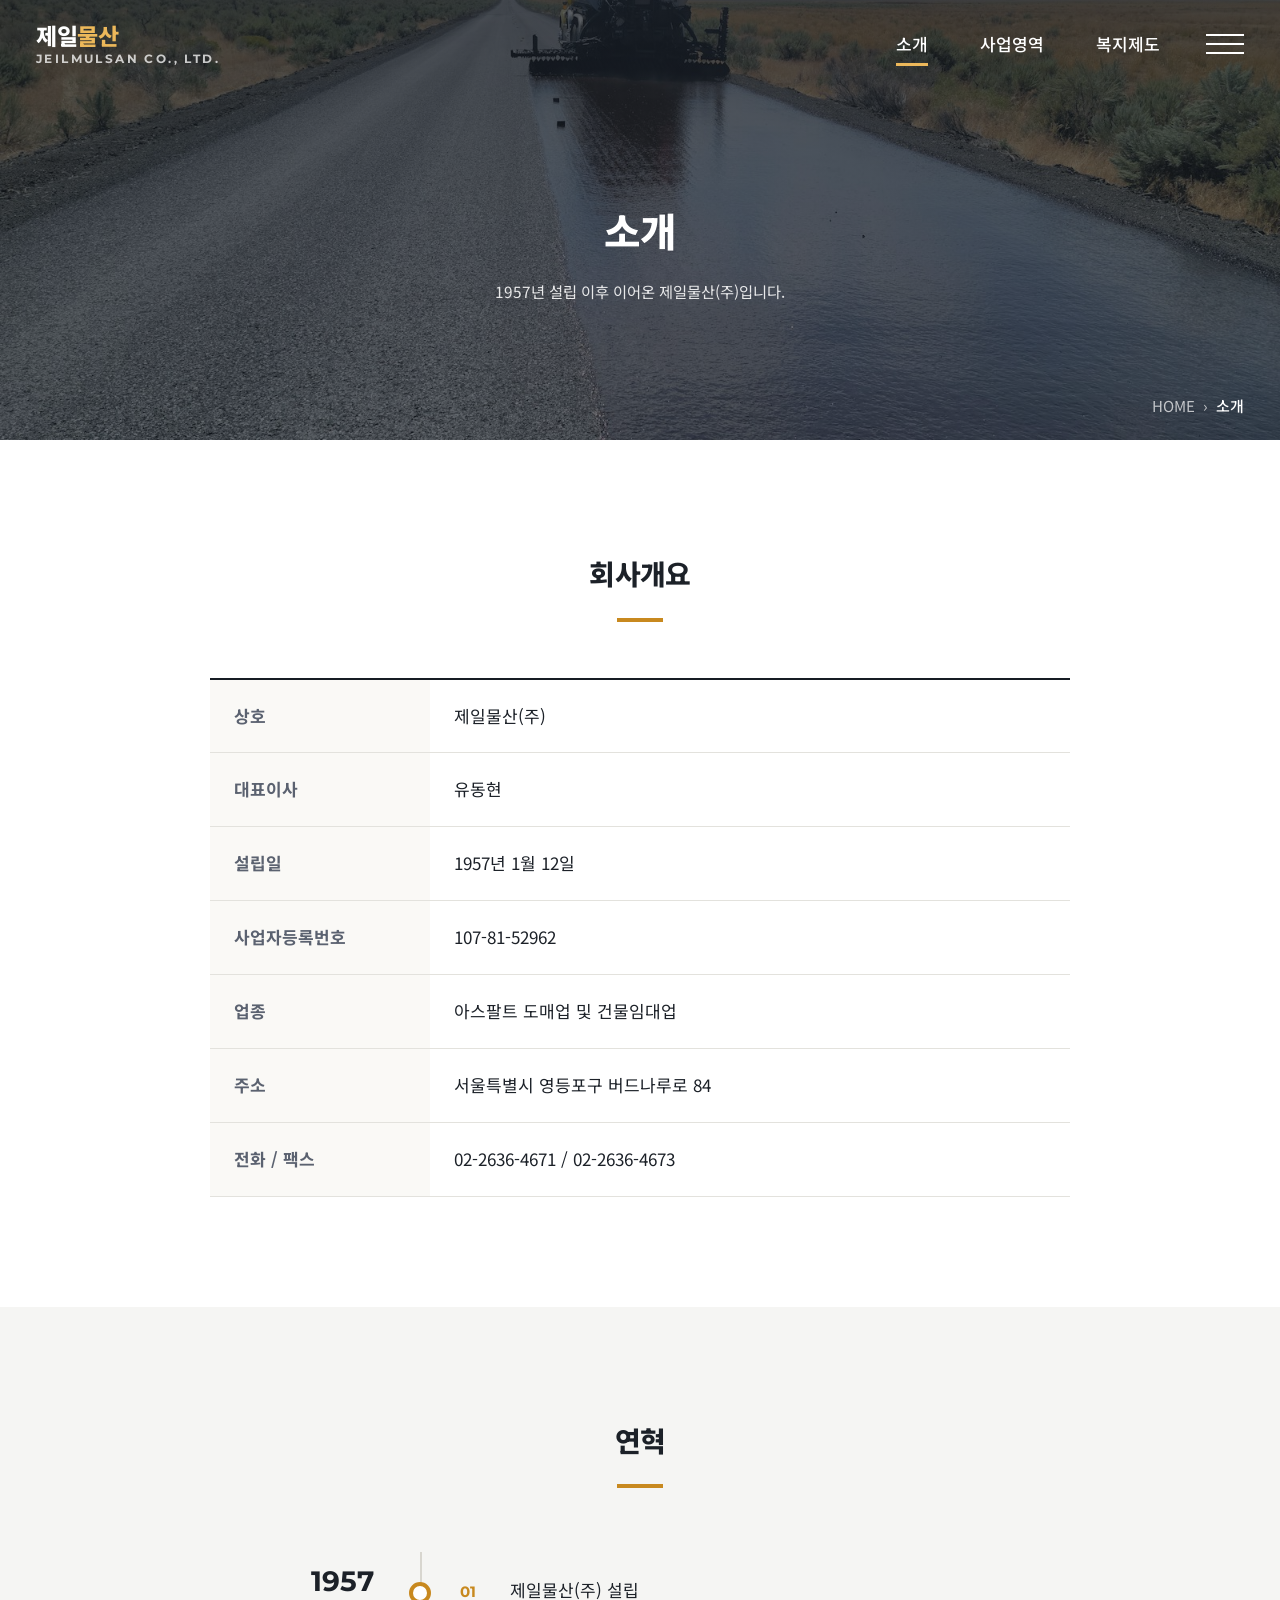
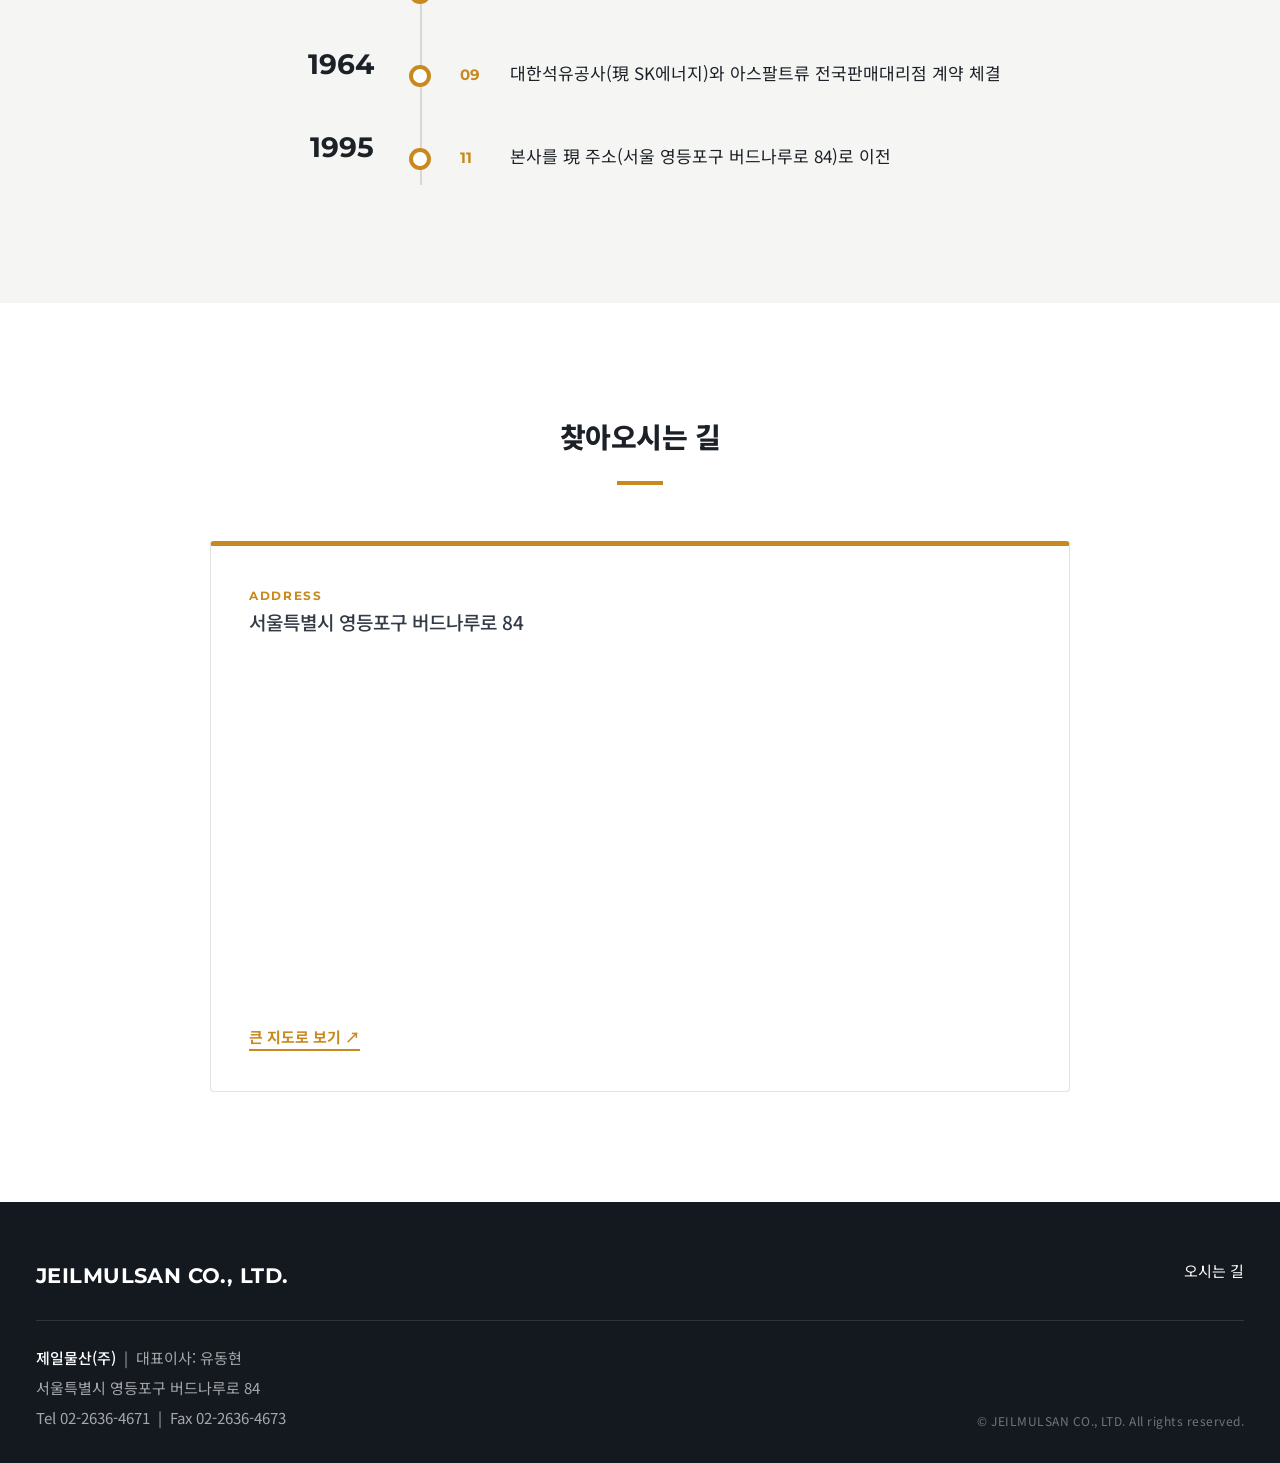
==== commit 6eff9b59: "제목 글자 크기 추가 축소 — 히어로·섹션·서브배너 제목 약 25~30% 감소 Co-Authored-By: Claude Sonnet 5.5 <noreply@anthropic.com" ====
--- a/about.html
+++ b/about.html
@@ -6,7 +6,7 @@
 <title>소개 | 제일물산(주)</title>
 <meta name="description" content="제일물산(주) 회사 소개 및 연혁">
 <link rel="stylesheet" href="https://fonts.googleapis.com/css?family=Noto+Sans+KR:400,500,700,800&family=Montserrat:500,700,800&display=swap">
-<link rel="stylesheet" href="css/style.css?v=4">
+<link rel="stylesheet" href="css/style.css?v=5">
 </head>
 <body>
 <header class="site-header" id="siteHeader">
@@ -91,6 +91,6 @@
     </div>
   </div>
 </footer>
-<script src="js/script.js?v=4"></script>
+<script src="js/script.js?v=5"></script>
 </body>
 </html>
--- a/css/style.css
+++ b/css/style.css
@@ -22,7 +22,7 @@
 .site-header.scrolled { background: #fff; box-shadow: 0 2px 18px rgba(23,28,36,.1); }
 .header-inner { max-width: 1480px; height: 100%; margin: 0 auto; padding: 0 36px; display: flex; align-items: center; justify-content: space-between; }
 .logo { display: block; line-height: 1.15; }
-.logo-wordmark { display: block; font-size: 26px; font-weight: 800; letter-spacing: -.02em; color: #fff; transition: color .3s; }
+.logo-wordmark { display: block; font-size: 23px; font-weight: 800; letter-spacing: -.02em; color: #fff; transition: color .3s; }
 .logo-wordmark span { color: var(--gold-light); transition: color .3s; }
 .logo-sub { display: block; font-size: 12px; font-weight: 700; letter-spacing: .2em; color: rgba(255,255,255,.75); margin-top: 3px; transition: color .3s; }
 .site-header.scrolled .logo-wordmark { color: var(--navy); }
@@ -43,7 +43,7 @@
 .menu-overlay { position: fixed; inset: 0; z-index: 200; background: var(--navy); color: #fff; display: flex; flex-direction: column; justify-content: center; padding: 0 8vw; opacity: 0; visibility: hidden; transition: opacity .35s ease, visibility .35s ease; }
 .menu-overlay.open { opacity: 1; visibility: visible; }
 .menu-close { position: absolute; top: 26px; right: 36px; width: 44px; height: 44px; background: none; border: 0; color: #fff; font-size: 33px; line-height: 1; cursor: pointer; }
-.menu-list a { display: flex; align-items: baseline; gap: 24px; padding: 14px 0; border-bottom: 1px solid rgba(255,255,255,.14); font-size: clamp(26px, 3.96vw, 50px); font-weight: 700; letter-spacing: -.01em; transition: color .2s, padding .25s; }
+.menu-list a { display: flex; align-items: baseline; gap: 24px; padding: 14px 0; border-bottom: 1px solid rgba(255,255,255,.14); font-size: clamp(22px, 3vw, 38px); font-weight: 700; letter-spacing: -.01em; transition: color .2s, padding .25s; }
 .menu-list a small { font-family: "Montserrat", sans-serif; font-size: 15px; font-weight: 500; letter-spacing: .24em; color: var(--gold-light); width: 140px; flex: 0 0 auto; }
 .menu-list a:hover { color: var(--gold-light); padding-left: 16px; }
 .menu-contact { margin-top: 44px; font-size: 16px; color: rgba(255,255,255,.65); line-height: 1.9; }
@@ -58,8 +58,8 @@
 .slide-bg::after { content: ""; position: absolute; inset: 0; background: linear-gradient(180deg, rgba(23,28,36,.42) 0%, rgba(23,28,36,.3) 50%, rgba(23,28,36,.5) 100%); }
 .slide-inner { position: relative; z-index: 2; padding: 0 24px; max-width: 1000px; transform: translateY(14px); opacity: 0; transition: opacity .9s ease .25s, transform .9s ease .25s; text-shadow: 0 2px 18px rgba(0,0,0,.45); }
 .slide.active .slide-inner { opacity: 1; transform: none; }
-.slide h2 { font-size: clamp(34px, 5.5vw, 77px); font-weight: 800; letter-spacing: -.02em; line-height: 1.2; }
-.slide p { margin-top: 20px; font-size: clamp(17px, 1.72vw, 24px); font-weight: 400; color: rgba(255,255,255,.92); }
+.slide h2 { font-size: clamp(28px, 4vw, 54px); font-weight: 800; letter-spacing: -.02em; line-height: 1.2; }
+.slide p { margin-top: 20px; font-size: clamp(15px, 1.4vw, 19px); font-weight: 400; color: rgba(255,255,255,.92); }
 .btn-more { display: inline-block; margin-top: 54px; background: var(--gold); color: #fff; font-size: 15px; font-weight: 500; letter-spacing: .04em; padding: 13px 66px; border: 1px solid var(--gold); transition: background .2s, color .2s, transform .2s; }
 .btn-more:hover { background: #fff; color: var(--gold); transform: translateY(-2px); }
 .hero-dots { position: absolute; z-index: 5; right: 40px; top: 50%; transform: translateY(-50%); display: flex; flex-direction: column; gap: 14px; }
@@ -72,9 +72,9 @@
 /* ---------- Home sections (full screen) ---------- */
 .fs { position: relative; min-height: 100vh; display: flex; align-items: center; overflow: hidden; }
 .fs-inner { position: relative; z-index: 2; width: 100%; max-width: var(--max); margin: 0 auto; padding: 100px 28px; }
-.fs-title { font-size: clamp(29px, 3.96vw, 53px); font-weight: 800; letter-spacing: -.02em; line-height: 1.2; }
+.fs-title { font-size: clamp(24px, 2.8vw, 36px); font-weight: 800; letter-spacing: -.02em; line-height: 1.2; }
 .fs-title em { font-style: normal; color: var(--gold-light); }
-.fs-text { margin-top: 20px; font-size: clamp(15px, 1.38vw, 21px); line-height: 1.8; }
+.fs-text { margin-top: 20px; font-size: clamp(14px, 1.2vw, 17px); line-height: 1.8; }
 
 .fs-company { color: var(--ink); text-align: center; background: radial-gradient(circle at 85% 20%, #ece4d3 0%, var(--bg) 52%, #fff 100%); }
 .fs-company .fs-title em { color: var(--gold); }
@@ -82,7 +82,7 @@
 .facts { display: flex; justify-content: center; gap: 0; margin-top: 64px; flex-wrap: wrap; }
 .fact { padding: 6px 54px; border-left: 1px solid var(--line); text-align: center; }
 .fact:first-child { border-left: 0; }
-.fact b { display: block; font-size: 26px; font-weight: 800; color: var(--navy); letter-spacing: -.01em; }
+.fact b { display: block; font-size: 21px; font-weight: 800; color: var(--navy); letter-spacing: -.01em; }
 .fact span { display: block; margin-top: 2px; font-size: 14px; color: var(--ink-soft); }
 
 .fs-business { color: #fff; background: radial-gradient(circle at 78% 30%, #34445a 0%, #171c24 58%, #0d1015 100%); }
@@ -97,7 +97,7 @@
 .biz-card::after { content: ""; position: absolute; inset: 0; background: linear-gradient(180deg, transparent 35%, rgba(13,16,21,.82) 100%); }
 .biz-card .cap { position: absolute; z-index: 2; left: 30px; right: 30px; bottom: 26px; }
 .biz-card small { font-size: 14px; font-weight: 700; letter-spacing: .24em; color: var(--gold-light); }
-.biz-card h3 { font-size: 26px; font-weight: 800; margin-top: 2px; }
+.biz-card h3 { font-size: 21px; font-weight: 800; margin-top: 2px; }
 .biz-card p { margin-top: 2px; font-size: 15px; color: rgba(255,255,255,.8); }
 
 .fs-guide { background: #fff; text-align: center; }
@@ -108,15 +108,15 @@
 .sub-visual { position: relative; height: 440px; display: flex; align-items: center; justify-content: center; text-align: center; color: #fff; background: var(--navy) center / cover; overflow: hidden; }
 .sub-visual::before { content: ""; position: absolute; inset: 0; background: linear-gradient(180deg, rgba(23,28,36,.72) 0%, rgba(23,28,36,.5) 100%); }
 .sub-visual .inner { position: relative; z-index: 2; padding: 60px 24px 0; }
-.sub-visual h1 { font-size: clamp(33px, 4.3vw, 57px); font-weight: 800; letter-spacing: -.02em; }
-.sub-visual p { margin-top: 14px; font-size: clamp(15px, 1.46vw, 21px); color: rgba(255,255,255,.88); max-width: 720px; margin-left: auto; margin-right: auto; }
+.sub-visual h1 { font-size: clamp(26px, 3.1vw, 40px); font-weight: 800; letter-spacing: -.02em; }
+.sub-visual p { margin-top: 14px; font-size: clamp(14px, 1.2vw, 17px); color: rgba(255,255,255,.88); max-width: 720px; margin-left: auto; margin-right: auto; }
 .crumb { position: absolute; z-index: 2; left: 0; right: 0; bottom: 22px; font-size: 15px; color: rgba(255,255,255,.7); max-width: 1480px; margin: 0 auto; padding: 0 36px; text-align: right; }
 .crumb b { color: #fff; font-weight: 500; }
 .wrap { max-width: var(--max); margin: 0 auto; padding: 0 28px; }
 .blk { padding: 110px 0; }
 .blk-tint { background: var(--bg); }
 .blk-head { text-align: center; margin-bottom: 56px; }
-.blk-head h2 { font-size: clamp(26px, 2.92vw, 38px); font-weight: 800; letter-spacing: -.02em; }
+.blk-head h2 { font-size: clamp(22px, 2.2vw, 28px); font-weight: 800; letter-spacing: -.02em; }
 .blk-head h2::after { content: ""; display: block; width: 46px; height: 4px; background: var(--gold); margin: 20px auto 0; }
 .blk-head p { margin: 18px auto 0; max-width: 800px; color: var(--ink-soft); font-size: 18px; }
 
@@ -127,7 +127,7 @@
 .timeline { max-width: 820px; margin: 0 auto; position: relative; }
 .timeline::before { content: ""; position: absolute; left: 190px; top: 8px; bottom: 8px; width: 2px; background: #d8d6cf; }
 .timeline-group { display: flex; padding: 22px 0; align-items: flex-start; position: relative; }
-.timeline-year { width: 190px; flex: 0 0 190px; text-align: right; padding-right: 46px; font-family: "Montserrat", "Noto Sans KR", sans-serif; font-size: 34px; font-weight: 700; color: var(--ink); line-height: 1.1; }
+.timeline-year { width: 190px; flex: 0 0 190px; text-align: right; padding-right: 46px; font-family: "Montserrat", "Noto Sans KR", sans-serif; font-size: 28px; font-weight: 700; color: var(--ink); line-height: 1.1; }
 .timeline-entries { flex: 1 1 0; min-width: 0; display: flex; flex-direction: column; gap: 10px; padding-left: 40px; position: relative; padding-top: 10px; }
 .timeline-entries::before { content: ""; position: absolute; left: -11px; top: 16px; width: 14px; height: 14px; border-radius: 50%; background: #fff; border: 4px solid var(--gold); z-index: 2; }
 .timeline-entry { display: flex; gap: 20px; align-items: baseline; }
@@ -148,10 +148,10 @@
 .biz-photo img { width: 100%; height: 100%; object-fit: cover; transition: transform .6s ease; }
 .biz-block:hover .biz-photo img { transform: scale(1.05); }
 .biz-no { font-size: 15px; font-weight: 700; letter-spacing: .24em; color: var(--gold); }
-.biz-text h3 { margin: 8px 0 20px; font-size: clamp(28px, 2.58vw, 33px); font-weight: 800; letter-spacing: -.01em; }
+.biz-text h3 { margin: 8px 0 20px; font-size: clamp(22px, 2vw, 26px); font-weight: 800; letter-spacing: -.01em; }
 .biz-text p { font-size: 17px; color: #3a424f; line-height: 1.95; }
 
-.w-lead { text-align: center; font-size: clamp(17px, 1.72vw, 22px); font-weight: 500; line-height: 1.8; color: var(--navy); }
+.w-lead { text-align: center; font-size: clamp(15px, 1.4vw, 18px); font-weight: 500; line-height: 1.8; color: var(--navy); }
 .blk-dark { background: radial-gradient(circle at 80% 10%, #34445a 0%, #171c24 60%, #0d1015 100%); }
 .wf-grid { display: grid; grid-template-columns: repeat(3, 1fr); gap: 22px; }
 .wf { display: flex; align-items: center; gap: 22px; padding: 32px 28px; border: 1px solid rgba(255,255,255,.14); border-top: 3px solid var(--gold); border-radius: 4px; background: rgba(255,255,255,.04); transition: background .25s, transform .25s; }
@@ -166,7 +166,7 @@
 .site-footer { background: #14181f; color: rgba(255,255,255,.62); padding: 56px 0 30px; }
 .footer-wrap { max-width: 1480px; margin: 0 auto; padding: 0 36px; }
 .footer-top { display: flex; justify-content: space-between; align-items: flex-start; gap: 30px; flex-wrap: wrap; padding-bottom: 26px; }
-.footer-logo { font-family: "Montserrat", "Noto Sans KR", sans-serif; font-size: 25px; font-weight: 700; color: #fff; letter-spacing: .02em; }
+.footer-logo { font-family: "Montserrat", "Noto Sans KR", sans-serif; font-size: 21px; font-weight: 700; color: #fff; letter-spacing: .02em; }
 .footer-links { display: flex; gap: 22px; font-size: 15px; }
 .footer-links a { color: #fff; }
 .footer-links a:hover { color: var(--gold-light); }
@@ -196,7 +196,7 @@
   .blk { padding: 70px 0; }
   .sub-visual { height: 340px; }
   .timeline::before { left: 110px; }
-  .timeline-year { width: 110px; flex-basis: 110px; font-size: 27px; padding-right: 26px; }
+  .timeline-year { width: 110px; flex-basis: 110px; font-size: 22px; padding-right: 26px; }
   .timeline-entries { padding-left: 26px; }
   .timeline-desc { font-size: 15px; }
   .overview-table th, .overview-table td { padding: 16px 14px; font-size: 15px; }
